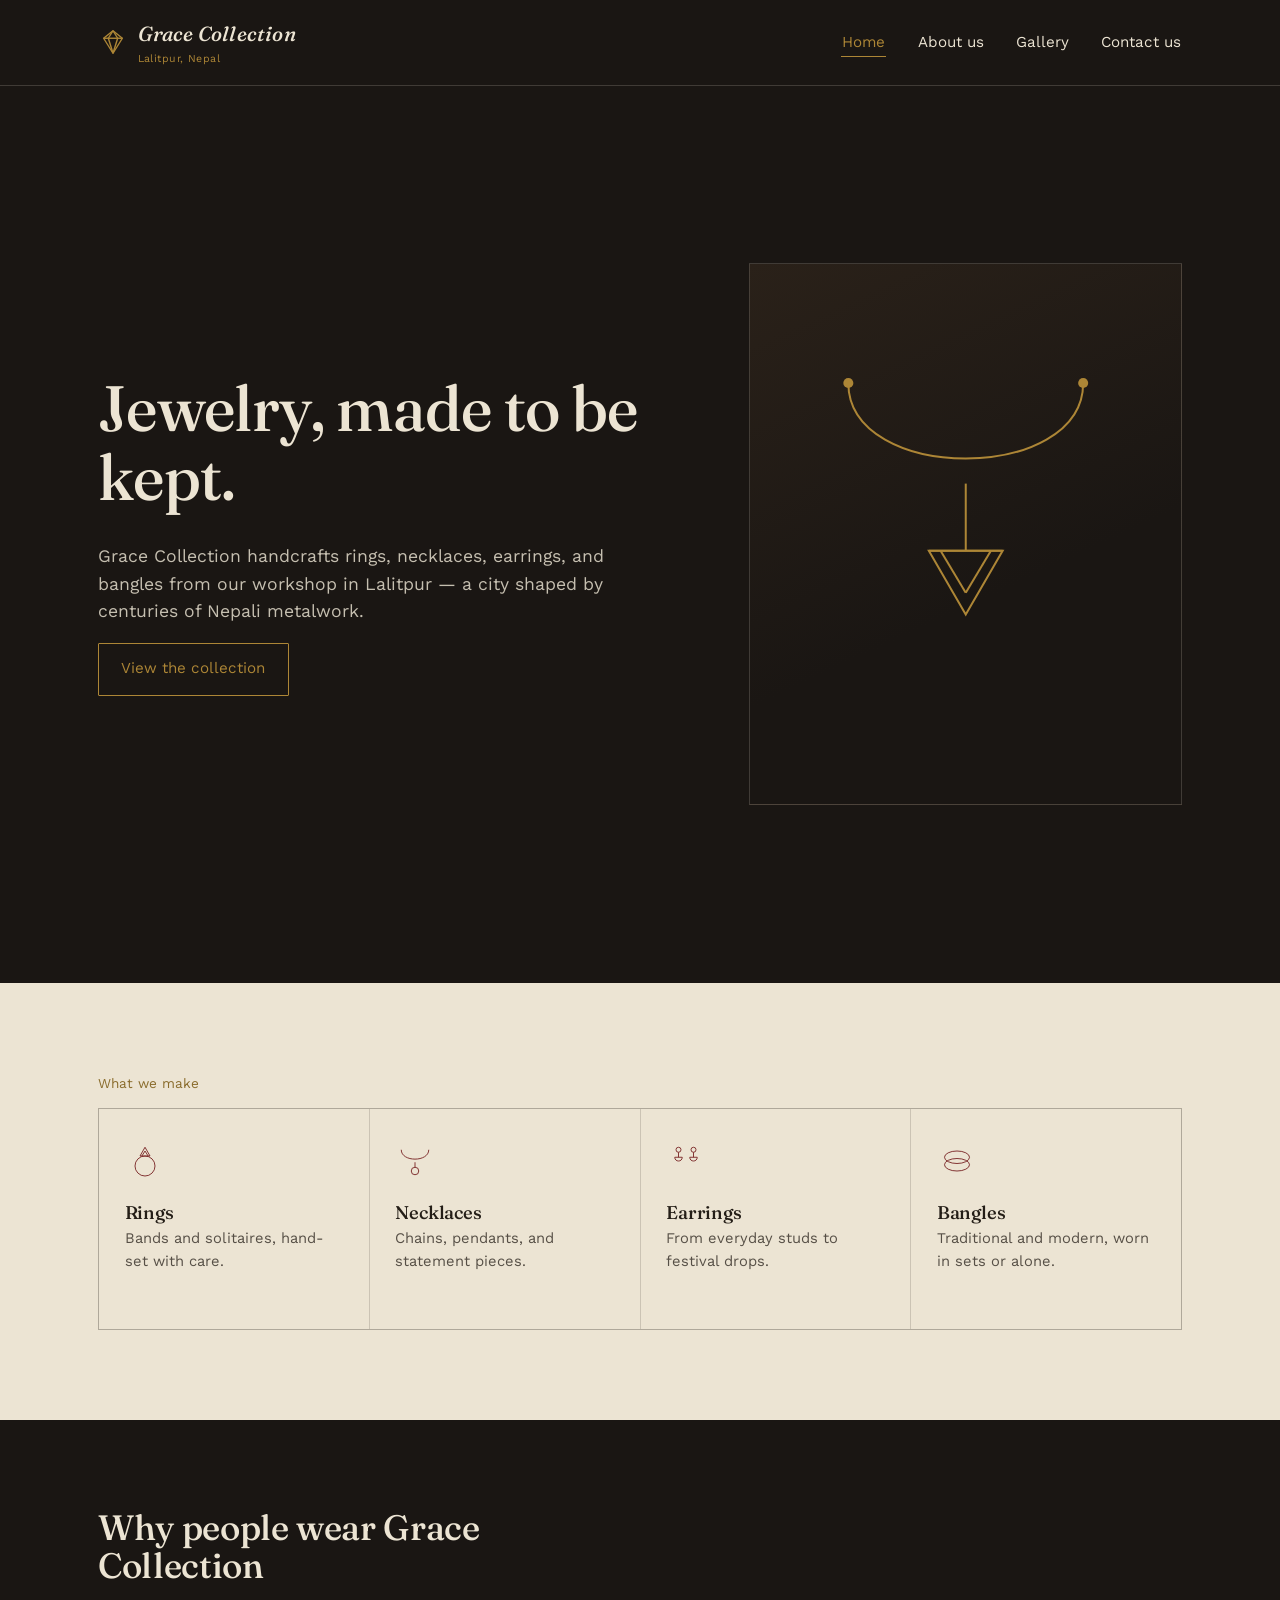
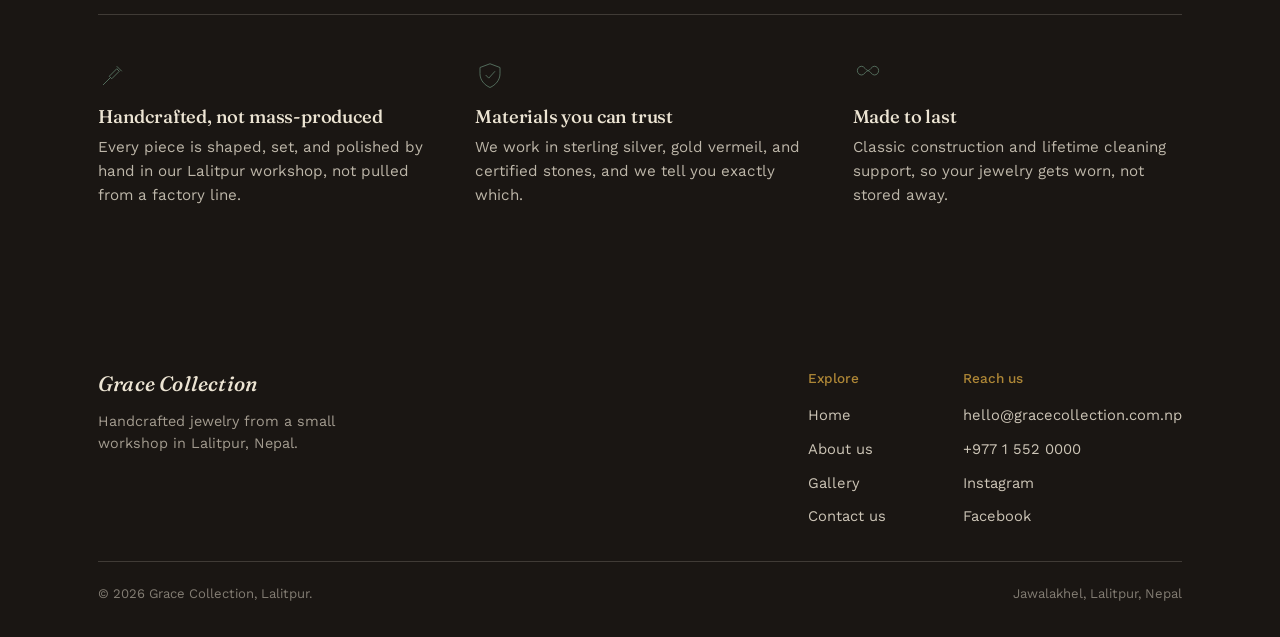
==== src/index.html @ c0f7ed3c "Add source files" ====
<!DOCTYPE html>
<html lang="en">
<head>
<meta charset="UTF-8">
<meta name="viewport" content="width=device-width, initial-scale=1.0">
<title>Grace Collection — Fine jewelry from Lalitpur, Nepal</title>
<meta name="description" content="Grace Collection is a jewelry workshop in Lalitpur, Nepal, handcrafting rings, necklaces, earrings, and bangles.">
<link rel="preconnect" href="https://fonts.googleapis.com">
<link rel="preconnect" href="https://fonts.gstatic.com" crossorigin>
<link href="https://fonts.googleapis.com/css2?family=Fraunces:ital,opsz,wght@0,9..144,300;0,9..144,500;0,9..144,600;1,9..144,400;1,9..144,500&family=Work+Sans:wght@400;500;600&display=swap" rel="stylesheet">
<link rel="stylesheet" href="styles.css">
</head>
<body>

<header class="site-header">
  <div class="container">
    <a class="brand" href="index.html">
      <svg class="brand-mark" viewBox="0 0 32 32" fill="none" stroke="currentColor" stroke-width="1.5" stroke-linejoin="round" aria-hidden="true">
        <path d="M6 12 L16 4 L26 12 L16 28 Z"/>
        <path d="M6 12 L26 12"/>
        <path d="M11 12 L16 28"/>
        <path d="M21 12 L16 28"/>
        <path d="M16 4 L11 12"/>
        <path d="M16 4 L21 12"/>
      </svg>
      <span>
        <span class="brand-name">Grace Collection</span>
        <span class="brand-place">Lalitpur, Nepal</span>
      </span>
    </a>
    <button class="nav-toggle" aria-label="Toggle menu" aria-expanded="false">
      <svg viewBox="0 0 24 24" fill="none" stroke="currentColor" stroke-width="1.6" stroke-linecap="round" aria-hidden="true">
        <line x1="3" y1="6" x2="21" y2="6"/><line x1="3" y1="12" x2="21" y2="12"/><line x1="3" y1="18" x2="21" y2="18"/>
      </svg>
    </button>
    <nav class="site-nav" aria-label="Primary">
      <ul>
        <li><a href="index.html" aria-current="page">Home</a></li>
        <li><a href="about.html">About us</a></li>
        <li><a href="gallery.html">Gallery</a></li>
        <li><a href="contact.html">Contact us</a></li>
      </ul>
    </nav>
  </div>
</header>

<main>

  <section class="on-ink">
    <div class="container hero">
      <div>
        <h1>Jewelry, made to be kept.</h1>
        <p class="lede">Grace Collection handcrafts rings, necklaces, earrings, and bangles from our workshop in Lalitpur — a city shaped by centuries of Nepali metalwork.</p>
        <a class="btn" href="gallery.html">View the collection</a>
      </div>
      <div class="hero-art" aria-hidden="true">
        <svg viewBox="0 0 200 240" fill="none" stroke="currentColor" stroke-width="1.2">
          <path d="M30 30 C30 90 170 90 170 30"/>
          <path d="M100 90 L100 130"/>
          <path d="M78 130 L100 168 L122 130 Z"/>
          <path d="M85 130 L100 155"/>
          <path d="M115 130 L100 155"/>
          <path d="M78 130 L122 130"/>
          <circle cx="30" cy="30" r="3" fill="currentColor" stroke="none"/>
          <circle cx="170" cy="30" r="3" fill="currentColor" stroke="none"/>
        </svg>
      </div>
    </div>
  </section>

  <section class="on-paper">
    <div class="container">
      <p class="eyebrow-plain">What we make</p>
      <div class="category-grid">
        <a class="category-card" href="gallery.html">
          <svg viewBox="0 0 64 64" fill="none" stroke="currentColor" stroke-width="1.5" aria-hidden="true">
            <circle cx="32" cy="40" r="16"/>
            <path d="M24 24 L32 10 L40 24 Z"/>
            <path d="M27 24 L32 16 L37 24"/>
          </svg>
          <div>
            <h3>Rings</h3>
            <p>Bands and solitaires, hand-set with care.</p>
          </div>
        </a>
        <a class="category-card" href="gallery.html">
          <svg viewBox="0 0 64 64" fill="none" stroke="currentColor" stroke-width="1.5" aria-hidden="true">
            <path d="M10 14 C10 34 54 34 54 14"/>
            <path d="M32 34 L32 42"/>
            <circle cx="32" cy="48" r="6"/>
          </svg>
          <div>
            <h3>Necklaces</h3>
            <p>Chains, pendants, and statement pieces.</p>
          </div>
        </a>
        <a class="category-card" href="gallery.html">
          <svg viewBox="0 0 64 64" fill="none" stroke="currentColor" stroke-width="1.5" aria-hidden="true">
            <circle cx="20" cy="14" r="4"/>
            <path d="M20 18 L20 26"/>
            <path d="M14 26 C14 34 26 34 26 26 Z"/>
            <circle cx="44" cy="14" r="4"/>
            <path d="M44 18 L44 26"/>
            <path d="M38 26 C38 34 50 34 50 26 Z"/>
          </svg>
          <div>
            <h3>Earrings</h3>
            <p>From everyday studs to festival drops.</p>
          </div>
        </a>
        <a class="category-card" href="gallery.html">
          <svg viewBox="0 0 64 64" fill="none" stroke="currentColor" stroke-width="1.5" aria-hidden="true">
            <ellipse cx="32" cy="26" rx="20" ry="10"/>
            <ellipse cx="32" cy="38" rx="20" ry="10"/>
          </svg>
          <div>
            <h3>Bangles</h3>
            <p>Traditional and modern, worn in sets or alone.</p>
          </div>
        </a>
      </div>
    </div>
  </section>

  <section class="on-ink">
    <div class="container">
      <h2 style="font-size:clamp(1.6rem,3vw,2.2rem); max-width:24ch;">Why people wear Grace Collection</h2>
      <hr class="rule" style="margin: 1.8rem 0 2.8rem;">
      <div class="statement-row">
        <div class="statement">
          <svg viewBox="0 0 48 48" fill="none" stroke="currentColor" stroke-width="1.5" aria-hidden="true">
            <path d="M8 40 L20 28"/><path d="M18 26 L30 14 L34 18 L22 30 Z"/><path d="M30 10 L38 18"/>
          </svg>
          <h3>Handcrafted, not mass-produced</h3>
          <p>Every piece is shaped, set, and polished by hand in our Lalitpur workshop, not pulled from a factory line.</p>
        </div>
        <div class="statement">
          <svg viewBox="0 0 48 48" fill="none" stroke="currentColor" stroke-width="1.5" aria-hidden="true">
            <path d="M24 6 L40 12 L40 22 C40 32 33 40 24 44 C15 40 8 32 8 22 L8 12 Z"/>
            <path d="M17 24 L22 29 L32 18"/>
          </svg>
          <h3>Materials you can trust</h3>
          <p>We work in sterling silver, gold vermeil, and certified stones, and we tell you exactly which.</p>
        </div>
        <div class="statement">
          <svg viewBox="0 0 48 48" fill="none" stroke="currentColor" stroke-width="1.5" aria-hidden="true">
            <path d="M14 24c-4 0-7-3-7-7s3-7 7-7 7 7 10 7 6-7 10-7 7 3 7 7-3 7-7 7-7-7-10-7-6 7-10 7z"/>
          </svg>
          <h3>Made to last</h3>
          <p>Classic construction and lifetime cleaning support, so your jewelry gets worn, not stored away.</p>
        </div>
      </div>
    </div>
  </section>

</main>

<footer class="site-footer">
  <div class="container">
    <div class="footer-top">
      <div class="footer-brand">
        <span class="brand-name" style="font-family:var(--serif); font-style:italic;">Grace Collection</span>
        <p>Handcrafted jewelry from a small workshop in Lalitpur, Nepal.</p>
      </div>
      <div class="footer-links">
        <div>
          <h4>Explore</h4>
          <ul>
            <li><a href="index.html">Home</a></li>
            <li><a href="about.html">About us</a></li>
            <li><a href="gallery.html">Gallery</a></li>
            <li><a href="contact.html">Contact us</a></li>
          </ul>
        </div>
        <div>
          <h4>Reach us</h4>
          <ul>
            <li><a href="mailto:hello@gracecollection.com.np">hello@gracecollection.com.np</a></li>
            <li><a href="tel:+97715520000">+977 1&nbsp;552&nbsp;0000</a></li>
            <li><a href="https://instagram.com" target="_blank" rel="noopener">Instagram</a></li>
            <li><a href="https://facebook.com" target="_blank" rel="noopener">Facebook</a></li>
          </ul>
        </div>
      </div>
    </div>
    <div class="footer-bottom">
      <span>© 2026 Grace Collection, Lalitpur.</span>
      <span>Jawalakhel, Lalitpur, Nepal</span>
    </div>
  </div>
</footer>

<script src="script.js"></script>
</body>
</html>
---- src/styles.css ----
/* ==========================================================================
   Grace Collection — design tokens
   Palette drawn from Lalitpur (Patan)'s metalwork tradition:
   oxidised bronze, aged brass, garnet stone, copper-patina green.
   ========================================================================== */

:root{
  --ink:        #1a1613;   /* oxidised bronze — primary dark background */
  --ink-soft:   #241f1a;   /* slightly lighter panel on ink */
  --paper:      #ece4d3;   /* warm stone / parchment — light background */
  --paper-soft: #e2d8c2;   /* panel tone on paper */
  --brass:      #ad8636;   /* aged brass — primary accent */
  --brass-dim:  #8a6c2c;   /* brass, lower contrast, for text on paper */
  --garnet:     #7c2a2a;   /* garnet stone — secondary accent */
  --patina:     #56705f;   /* copper patina — tertiary accent */
  --ink-text:   #241e17;   /* body text on paper */
  --paper-text: #ece4d3;   /* body text on ink */
  --line-on-ink:   rgba(236,228,211,0.18);
  --line-on-paper: rgba(36,30,23,0.16);

  --serif: "Fraunces", "Iowan Old Style", "Palatino Linotype", serif;
  --sans:  "Work Sans", "Helvetica Neue", Arial, sans-serif;

  --maxw: 1180px;
  --gutter: clamp(1.25rem, 4vw, 3rem);
}

*, *::before, *::after{ box-sizing: border-box; }
html{ scroll-behavior: smooth; }
@media (prefers-reduced-motion: reduce){
  html{ scroll-behavior: auto; }
  *, *::before, *::after{ animation-duration: 0.001ms !important; animation-iteration-count: 1 !important; transition-duration: 0.001ms !important; }
}

body{
  margin: 0;
  background: var(--paper);
  color: var(--ink-text);
  font-family: var(--sans);
  font-size: 16px;
  line-height: 1.55;
  -webkit-font-smoothing: antialiased;
}

img, svg{ display:block; max-width:100%; }

a{ color: inherit; }

h1, h2, h3{
  font-family: var(--serif);
  font-weight: 500;
  line-height: 1.08;
  margin: 0 0 0.5em;
  letter-spacing: -0.01em;
}

p{ margin: 0 0 1em; max-width: 62ch; }

.container{
  max-width: var(--maxw);
  margin: 0 auto;
  padding: 0 var(--gutter);
}

/* focus visibility */
a:focus-visible, button:focus-visible{
  outline: 2px solid var(--brass);
  outline-offset: 3px;
}

/* ---------------------------------------------------------------- header */

.site-header{
  position: sticky;
  top: 0;
  z-index: 40;
  background: var(--ink);
  color: var(--paper-text);
  border-bottom: 1px solid var(--line-on-ink);
}

.site-header .container{
  display: flex;
  align-items: center;
  justify-content: space-between;
  padding-top: 1.1rem;
  padding-bottom: 1.1rem;
}

.brand{
  display: flex;
  align-items: center;
  gap: 0.6rem;
  text-decoration: none;
  color: var(--paper-text);
}

.brand-mark{ width: 30px; height: 30px; color: var(--brass); flex: none; }

.brand-name{
  font-family: var(--serif);
  font-style: italic;
  font-weight: 500;
  font-size: 1.28rem;
  letter-spacing: 0.01em;
}

.brand-place{
  display:block;
  font-family: var(--sans);
  font-style: normal;
  font-size: 0.66rem;
  letter-spacing: 0.04em;
  color: var(--brass);
  margin-top: 0.1rem;
}

nav.site-nav ul{
  display: flex;
  gap: clamp(1.1rem, 2.4vw, 2.1rem);
  list-style: none;
  margin: 0; padding: 0;
}

nav.site-nav a{
  text-decoration: none;
  font-size: 0.95rem;
  color: var(--paper-text);
  padding: 0.3rem 0.05rem;
  border-bottom: 1px solid transparent;
  transition: border-color 0.15s ease, color 0.15s ease;
}
nav.site-nav a:hover{ border-color: var(--brass); }
nav.site-nav a[aria-current="page"]{
  color: var(--brass);
  border-color: var(--brass);
}

.nav-toggle{
  display: none;
  background: none;
  border: 1px solid var(--line-on-ink);
  color: var(--paper-text);
  width: 42px; height: 38px;
  border-radius: 2px;
  cursor: pointer;
  align-items: center;
  justify-content: center;
}
.nav-toggle svg{ width: 18px; height: 18px; }

@media (max-width: 720px){
  nav.site-nav{
    position: absolute;
    top: 100%; left: 0; right: 0;
    background: var(--ink);
    border-bottom: 1px solid var(--line-on-ink);
    max-height: 0;
    overflow: hidden;
    transition: max-height 0.25s ease;
  }
  nav.site-nav.is-open{ max-height: 260px; }
  nav.site-nav ul{
    flex-direction: column;
    gap: 0;
    padding: 0.5rem var(--gutter) 1.2rem;
  }
  nav.site-nav li{ border-top: 1px solid var(--line-on-ink); }
  nav.site-nav li:first-child{ border-top: none; }
  nav.site-nav a{ display:block; padding: 0.85rem 0; border-bottom: none; }
  .nav-toggle{ display: inline-flex; }
  .site-header{ position: relative; }
}

/* ------------------------------------------------------------- sections */

section{ padding: clamp(3rem, 7vw, 6rem) 0; }

.on-ink{ background: var(--ink); color: var(--paper-text); }
.on-paper{ background: var(--paper); color: var(--ink-text); }
.on-paper-soft{ background: var(--paper-soft); color: var(--ink-text); }

.rule{
  border: none;
  border-top: 1px solid var(--line-on-paper);
  margin: 0;
}
.on-ink .rule{ border-top-color: var(--line-on-ink); }

.eyebrow-plain{
  font-size: 0.85rem;
  color: var(--brass-dim);
  margin: 0 0 0.9rem;
}
.on-ink .eyebrow-plain{ color: var(--brass); }

/* ------------------------------------------------------------------ hero */

.hero{
  display: grid;
  grid-template-columns: 1.15fr 0.85fr;
  gap: clamp(2rem, 5vw, 4rem);
  align-items: center;
  padding-top: clamp(3rem, 8vw, 5.5rem);
  padding-bottom: clamp(3rem, 8vw, 5.5rem);
}

.hero h1{
  font-size: clamp(2.4rem, 5vw, 4rem);
  max-width: 14ch;
}

.hero p.lede{
  font-size: 1.1rem;
  max-width: 46ch;
  color: rgba(236,228,211,0.82);
}

.btn{
  display: inline-flex;
  align-items: center;
  gap: 0.5rem;
  padding: 0.85rem 1.4rem;
  border: 1px solid var(--brass);
  color: var(--brass);
  text-decoration: none;
  font-size: 0.95rem;
  border-radius: 1px;
  transition: background 0.15s ease, color 0.15s ease;
}
.btn:hover{ background: var(--brass); color: var(--ink); }
.on-paper .btn{ border-color: var(--garnet); color: var(--garnet); }
.on-paper .btn:hover{ background: var(--garnet); color: var(--paper); }

.hero-art{
  border: 1px solid var(--line-on-ink);
  padding: clamp(1.5rem, 4vw, 3rem);
  aspect-ratio: 4/5;
  display:flex;
  align-items:center;
  justify-content:center;
  background: linear-gradient(155deg, #2a2119 0%, #1a1613 60%);
}
.hero-art svg{ width: 100%; height: 100%; color: var(--brass); }

@media (max-width: 820px){
  .hero{ grid-template-columns: 1fr; }
  .hero-art{ order: -1; max-width: 320px; margin: 0 auto; }
}

/* -------------------------------------------------------------- page top (non-home) */

.page-intro{
  padding-top: clamp(2.75rem, 7vw, 4.5rem);
  padding-bottom: clamp(2rem, 5vw, 3rem);
}
.page-intro h1{ font-size: clamp(2.1rem, 4.4vw, 3.1rem); max-width: 18ch; }
.page-intro .lede{ font-size: 1.05rem; color: rgba(236,228,211,0.82); max-width: 52ch; }

/* --------------------------------------------------------- category grid */

.category-grid{
  display: grid;
  grid-template-columns: repeat(4, 1fr);
  gap: 1px;
  background: var(--line-on-paper);
  border: 1px solid var(--line-on-paper);
}
.category-card{
  background: var(--paper);
  padding: 2rem 1.6rem;
  text-decoration: none;
  color: var(--ink-text);
  display:flex;
  flex-direction: column;
  gap: 1.4rem;
  min-height: 220px;
  transition: background 0.15s ease;
}
.category-card:hover{ background: var(--paper-soft); }
.category-card svg{ width: 40px; height: 40px; color: var(--garnet); }
.category-card h3{ font-size: 1.15rem; margin-bottom: 0.25rem; }
.category-card p{ font-size: 0.92rem; color: rgba(36,30,23,0.75); margin: 0; }

@media (max-width: 900px){
  .category-grid{ grid-template-columns: repeat(2, 1fr); }
}
@media (max-width: 520px){
  .category-grid{ grid-template-columns: 1fr; }
}

/* ------------------------------------------------------------ why-us row */

.statement-row{
  display: grid;
  grid-template-columns: repeat(3, 1fr);
  gap: clamp(2rem, 4vw, 3rem);
}
.statement svg{ width: 30px; height: 30px; color: var(--patina); margin-bottom: 1.1rem; }
.statement h3{ font-size: 1.15rem; }
.statement p{ font-size: 0.95rem; color: rgba(236,228,211,0.78); }

@media (max-width: 780px){
  .statement-row{ grid-template-columns: 1fr; }
}

/* ------------------------------------------------------------------ two-col (about) */

.two-col{
  display: grid;
  grid-template-columns: 1.2fr 0.8fr;
  gap: clamp(2rem, 5vw, 4rem);
  align-items: start;
}
.pull-panel{
  border: 1px solid var(--line-on-paper);
  padding: clamp(1.6rem, 3vw, 2.2rem);
  background: var(--paper-soft);
}
.pull-panel blockquote{
  font-family: var(--serif);
  font-style: italic;
  font-size: 1.25rem;
  margin: 0 0 1rem;
  color: var(--garnet);
}
.pull-panel cite{ font-style: normal; font-size: 0.85rem; color: rgba(36,30,23,0.7); }

@media (max-width: 820px){ .two-col{ grid-template-columns: 1fr; } }

/* ------------------------------------------------------------------ timeline */

.timeline{ list-style:none; margin:0; padding:0; }
.timeline li{
  display: grid;
  grid-template-columns: 6.5rem 1fr;
  gap: 1.5rem;
  padding: 1.4rem 0;
  border-top: 1px solid var(--line-on-paper);
}
.timeline li:last-child{ border-bottom: 1px solid var(--line-on-paper); }
.timeline .year{
  font-family: var(--serif);
  font-size: 1.3rem;
  color: var(--brass-dim);
}
.timeline h3{ font-size: 1.05rem; margin-bottom: 0.2rem; }
.timeline p{ margin:0; font-size: 0.94rem; color: rgba(36,30,23,0.75); }

@media (max-width: 560px){
  .timeline li{ grid-template-columns: 1fr; gap: 0.3rem; }
}

/* ------------------------------------------------------------------ process steps */

.process-steps{
  display:grid;
  grid-template-columns: repeat(4,1fr);
  gap: 1px;
  background: var(--line-on-ink);
  border: 1px solid var(--line-on-ink);
}
.process-step{
  background: var(--ink);
  padding: 1.8rem 1.5rem;
}
.process-step .step-year{
  font-family: var(--serif);
  color: var(--brass);
  font-size: 1.4rem;
  display:block;
  margin-bottom: 0.6rem;
}
.process-step h3{ font-size: 1rem; margin-bottom: 0.35rem; }
.process-step p{ font-size: 0.88rem; color: rgba(236,228,211,0.72); margin:0; }

@media (max-width: 820px){ .process-steps{ grid-template-columns: repeat(2,1fr); } }
@media (max-width: 480px){ .process-steps{ grid-template-columns: 1fr; } }

/* ------------------------------------------------------------------ gallery */

.filter-bar{
  display: flex;
  flex-wrap: wrap;
  gap: 0.6rem 1.5rem;
  padding: 1.6rem 0 2.2rem;
  border-bottom: 1px solid var(--line-on-paper);
}
.filter-btn{
  background: none;
  border: none;
  font: inherit;
  font-size: 0.95rem;
  color: rgba(36,30,23,0.6);
  padding: 0.2rem 0;
  cursor: pointer;
  border-bottom: 1px solid transparent;
}
.filter-btn:hover{ color: var(--ink-text); }
.filter-btn.is-active{
  color: var(--garnet);
  border-color: var(--garnet);
}

.gallery-grid{
  display: grid;
  grid-template-columns: repeat(3, 1fr);
  gap: clamp(1.4rem, 2.5vw, 2.2rem);
  padding-top: clamp(2rem, 4vw, 2.8rem);
}
.piece{ text-decoration:none; color:inherit; }
.piece-art{
  aspect-ratio: 1/1;
  display:flex;
  align-items:center;
  justify-content:center;
  padding: 14%;
  margin-bottom: 1rem;
  border: 1px solid var(--line-on-paper);
}
.piece-art svg{ width:100%; height:100%; color: rgba(26,22,19,0.82); }
.piece[data-cat="rings"] .piece-art{ background: linear-gradient(155deg,#efe6d4,#d8c9a8); }
.piece[data-cat="necklaces"] .piece-art{ background: linear-gradient(155deg,#e9dfcb,#c9b490); }
.piece[data-cat="earrings"] .piece-art{ background: linear-gradient(155deg,#e7d9cd,#c9a898); }
.piece[data-cat="bangles"] .piece-art{ background: linear-gradient(155deg,#e2ded0,#b9c2b2); }

.piece h3{ font-size: 1.02rem; margin-bottom: 0.2rem; font-family: var(--sans); font-weight: 500; }
.piece .piece-cat{ font-size: 0.82rem; color: rgba(36,30,23,0.6); margin-bottom: 0.35rem; }
.piece .piece-price{ font-size: 0.95rem; color: var(--brass-dim); margin: 0; }

.piece[hidden]{ display:none; }

@media (max-width: 900px){ .gallery-grid{ grid-template-columns: repeat(2,1fr); } }
@media (max-width: 540px){ .gallery-grid{ grid-template-columns: 1fr; } }

.gallery-note{ font-size: 0.85rem; color: rgba(36,30,23,0.55); margin-top: 2.5rem; }

/* ------------------------------------------------------------------ contact */

.contact-grid{
  display: grid;
  grid-template-columns: 1fr 1fr;
  gap: clamp(2rem, 5vw, 4rem);
}
.contact-list{ list-style:none; margin:0; padding:0; }
.contact-list li{
  padding: 1.3rem 0;
  border-top: 1px solid var(--line-on-paper);
  display:grid;
  grid-template-columns: 7rem 1fr;
  gap: 1rem;
}
.contact-list li:last-child{ border-bottom: 1px solid var(--line-on-paper); }
.contact-list .label{ font-size: 0.85rem; color: rgba(36,30,23,0.55); }
.contact-list a{ text-decoration: none; color: var(--garnet); border-bottom: 1px solid transparent; }
.contact-list a:hover{ border-color: var(--garnet); }

.hours-table{ width:100%; border-collapse: collapse; font-size: 0.95rem; }
.hours-table td{ padding: 0.55rem 0; border-top: 1px solid var(--line-on-paper); }
.hours-table tr:last-child td{ border-bottom: 1px solid var(--line-on-paper); }
.hours-table td:last-child{ text-align:right; color: rgba(36,30,23,0.7); }

.map-mark{ width: 46px; height: 46px; color: var(--garnet); margin-bottom: 1.4rem; }

@media (max-width: 780px){ .contact-grid{ grid-template-columns: 1fr; } }

/* ------------------------------------------------------------------ footer */

footer.site-footer{
  background: var(--ink);
  color: var(--paper-text);
  padding: clamp(2.5rem, 5vw, 3.5rem) 0 2rem;
}
.footer-top{
  display:flex;
  flex-wrap: wrap;
  gap: 2.5rem;
  justify-content: space-between;
  padding-bottom: 2rem;
  border-bottom: 1px solid var(--line-on-ink);
  margin-bottom: 1.4rem;
}
.footer-brand .brand-name{ font-size: 1.3rem; }
.footer-brand p{ margin-top: 0.6rem; font-size: 0.9rem; color: rgba(236,228,211,0.65); max-width: 32ch; }

.footer-links{ display:flex; gap: clamp(2.5rem, 6vw, 5rem); flex-wrap: wrap; }
.footer-links h4{
  font-family: var(--sans);
  font-size: 0.85rem;
  color: var(--brass);
  margin: 0 0 0.9rem;
  font-weight: 500;
}
.footer-links ul{ list-style:none; margin:0; padding:0; display:flex; flex-direction:column; gap:0.55rem; }
.footer-links a{ text-decoration:none; font-size:0.92rem; color: rgba(236,228,211,0.85); }
.footer-links a:hover{ color: var(--brass); }

.footer-bottom{
  display:flex;
  justify-content: space-between;
  flex-wrap: wrap;
  gap: 0.8rem;
  font-size: 0.82rem;
  color: rgba(236,228,211,0.5);
}
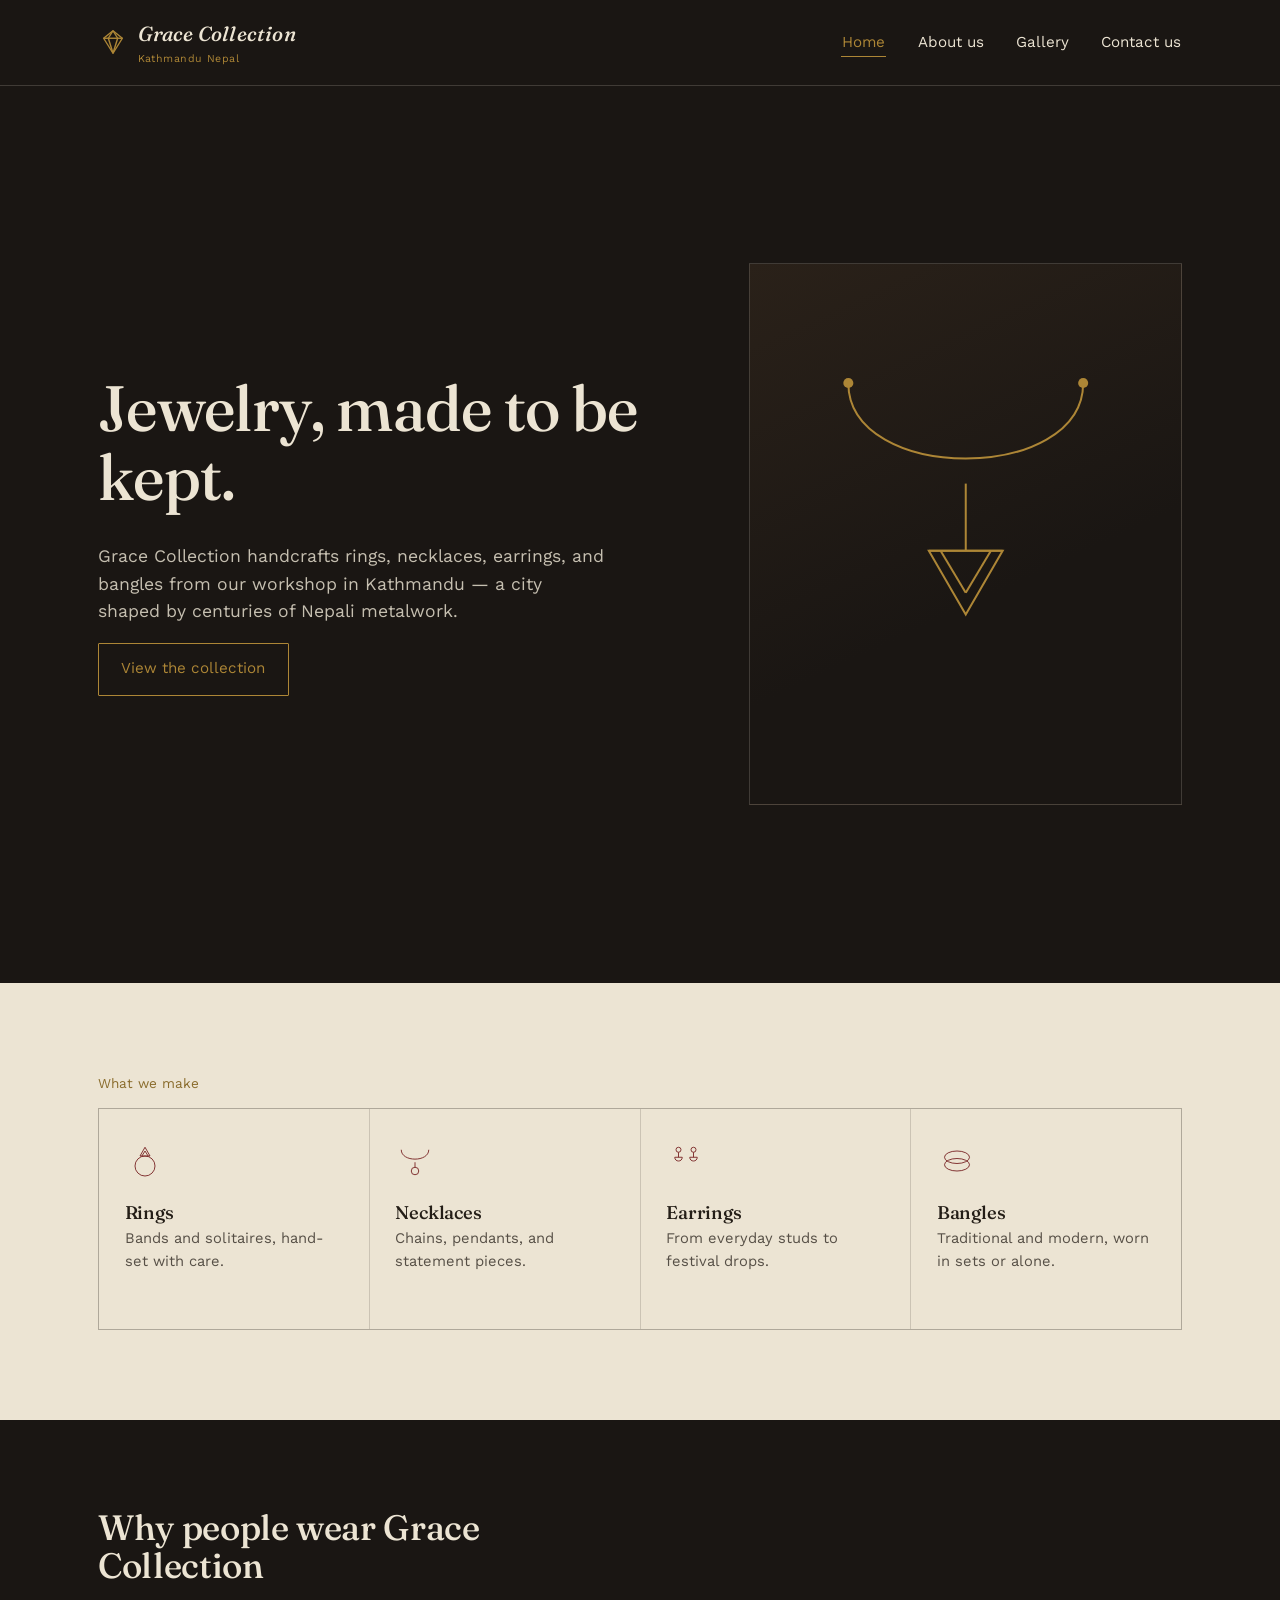
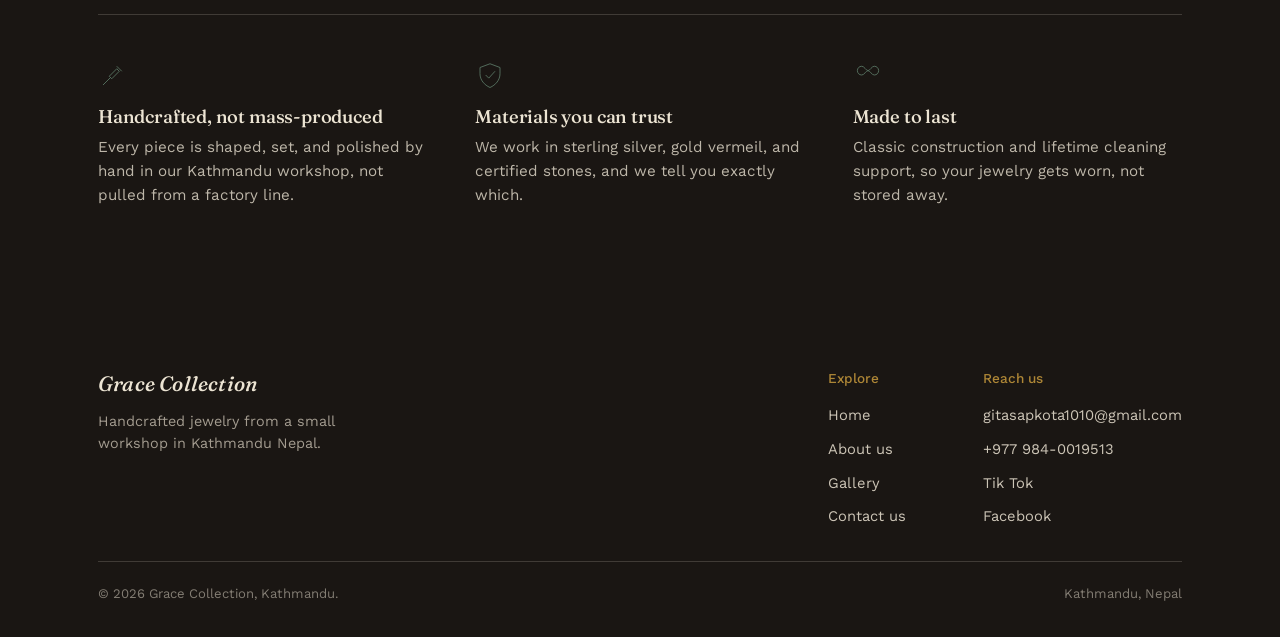
==== commit ff1fd76f: "Fixed Contact and City" ====
--- a/src/index.html
+++ b/src/index.html
@@ -3,8 +3,8 @@
 <head>
 <meta charset="UTF-8">
 <meta name="viewport" content="width=device-width, initial-scale=1.0">
-<title>Grace Collection — Fine jewelry from Lalitpur, Nepal</title>
-<meta name="description" content="Grace Collection is a jewelry workshop in Lalitpur, Nepal, handcrafting rings, necklaces, earrings, and bangles.">
+<title>Grace Collection — Fine jewelry from Kathmandu Nepal</title>
+<meta name="description" content="Grace Collection is a jewelry workshop in Kathmandu, Nepal, handcrafting rings, necklaces, earrings, bangles, and more!">
 <link rel="preconnect" href="https://fonts.googleapis.com">
 <link rel="preconnect" href="https://fonts.gstatic.com" crossorigin>
 <link href="https://fonts.googleapis.com/css2?family=Fraunces:ital,opsz,wght@0,9..144,300;0,9..144,500;0,9..144,600;1,9..144,400;1,9..144,500&family=Work+Sans:wght@400;500;600&display=swap" rel="stylesheet">
@@ -25,7 +25,7 @@
       </svg>
       <span>
         <span class="brand-name">Grace Collection</span>
-        <span class="brand-place">Lalitpur, Nepal</span>
+        <span class="brand-place">Kathmandu Nepal</span>
       </span>
     </a>
     <button class="nav-toggle" aria-label="Toggle menu" aria-expanded="false">
@@ -50,7 +50,7 @@
     <div class="container hero">
       <div>
         <h1>Jewelry, made to be kept.</h1>
-        <p class="lede">Grace Collection handcrafts rings, necklaces, earrings, and bangles from our workshop in Lalitpur — a city shaped by centuries of Nepali metalwork.</p>
+        <p class="lede">Grace Collection handcrafts rings, necklaces, earrings, and bangles from our workshop in Kathmandu — a city shaped by centuries of Nepali metalwork.</p>
         <a class="btn" href="gallery.html">View the collection</a>
       </div>
       <div class="hero-art" aria-hidden="true">
@@ -132,7 +132,7 @@
             <path d="M8 40 L20 28"/><path d="M18 26 L30 14 L34 18 L22 30 Z"/><path d="M30 10 L38 18"/>
           </svg>
           <h3>Handcrafted, not mass-produced</h3>
-          <p>Every piece is shaped, set, and polished by hand in our Lalitpur workshop, not pulled from a factory line.</p>
+          <p>Every piece is shaped, set, and polished by hand in our Kathmandu workshop, not pulled from a factory line.</p>
         </div>
         <div class="statement">
           <svg viewBox="0 0 48 48" fill="none" stroke="currentColor" stroke-width="1.5" aria-hidden="true">
@@ -160,7 +160,7 @@
     <div class="footer-top">
       <div class="footer-brand">
         <span class="brand-name" style="font-family:var(--serif); font-style:italic;">Grace Collection</span>
-        <p>Handcrafted jewelry from a small workshop in Lalitpur, Nepal.</p>
+        <p>Handcrafted jewelry from a small workshop in Kathmandu Nepal.</p>
       </div>
       <div class="footer-links">
         <div>
@@ -175,17 +175,17 @@
         <div>
           <h4>Reach us</h4>
           <ul>
-            <li><a href="mailto:hello@gracecollection.com.np">hello@gracecollection.com.np</a></li>
-            <li><a href="tel:+97715520000">+977 1&nbsp;552&nbsp;0000</a></li>
-            <li><a href="https://instagram.com" target="_blank" rel="noopener">Instagram</a></li>
-            <li><a href="https://facebook.com" target="_blank" rel="noopener">Facebook</a></li>
+            <li><a href="mailto:gitasapkota1010@gmail.com">gitasapkota1010@gmail.com</a></li>
+            <li><a href="tel:+9779840019513">+977 984-0019513</a></li>
+            <li><a href="https://www.tiktok.com/@gracecollection77" target="_blank" rel="noopener">Tik Tok</a></li>
+            <li><a href="https://www.facebook.com/profile.php?id=61557589477241" target="_blank" rel="noopener">Facebook</a></li>
           </ul>
         </div>
       </div>
     </div>
     <div class="footer-bottom">
-      <span>© 2026 Grace Collection, Lalitpur.</span>
-      <span>Jawalakhel, Lalitpur, Nepal</span>
+      <span>© 2026 Grace Collection, Kathmandu.</span>
+      <span>Kathmandu, Nepal</span>
     </div>
   </div>
 </footer>
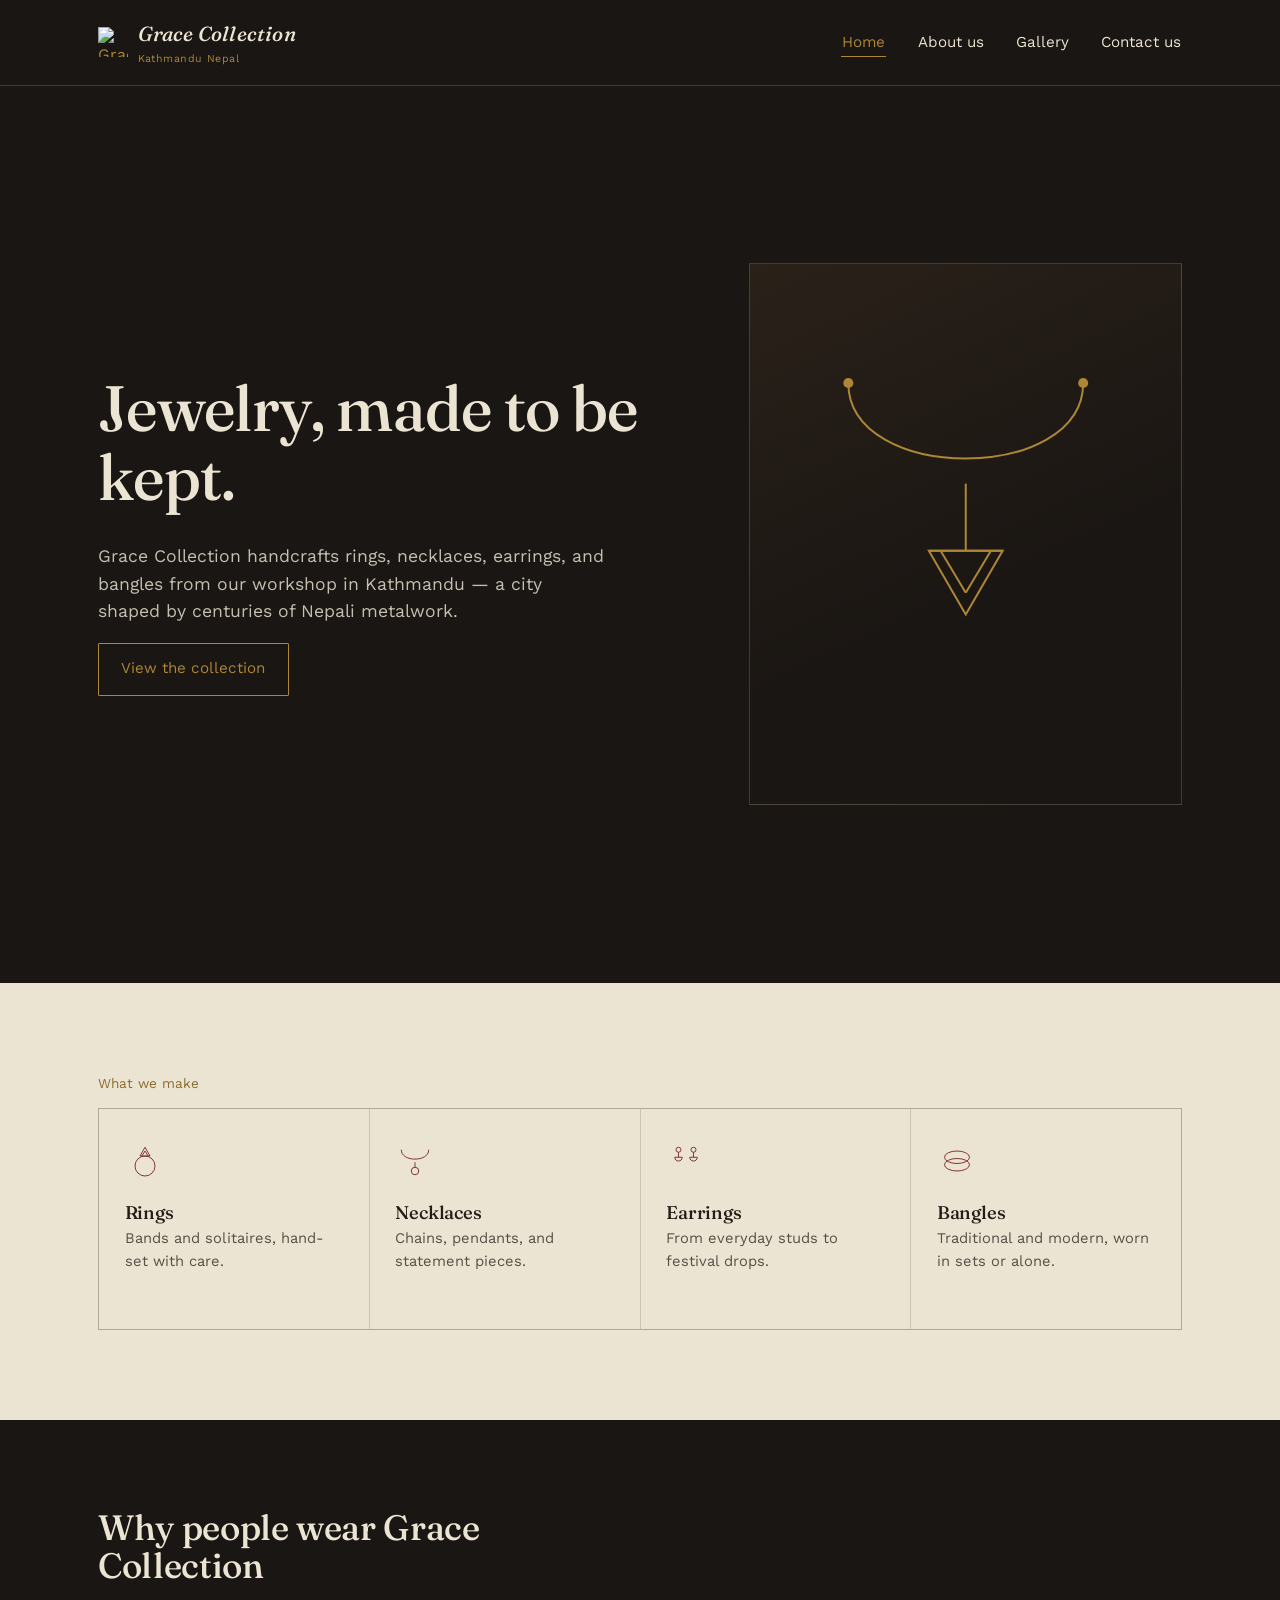
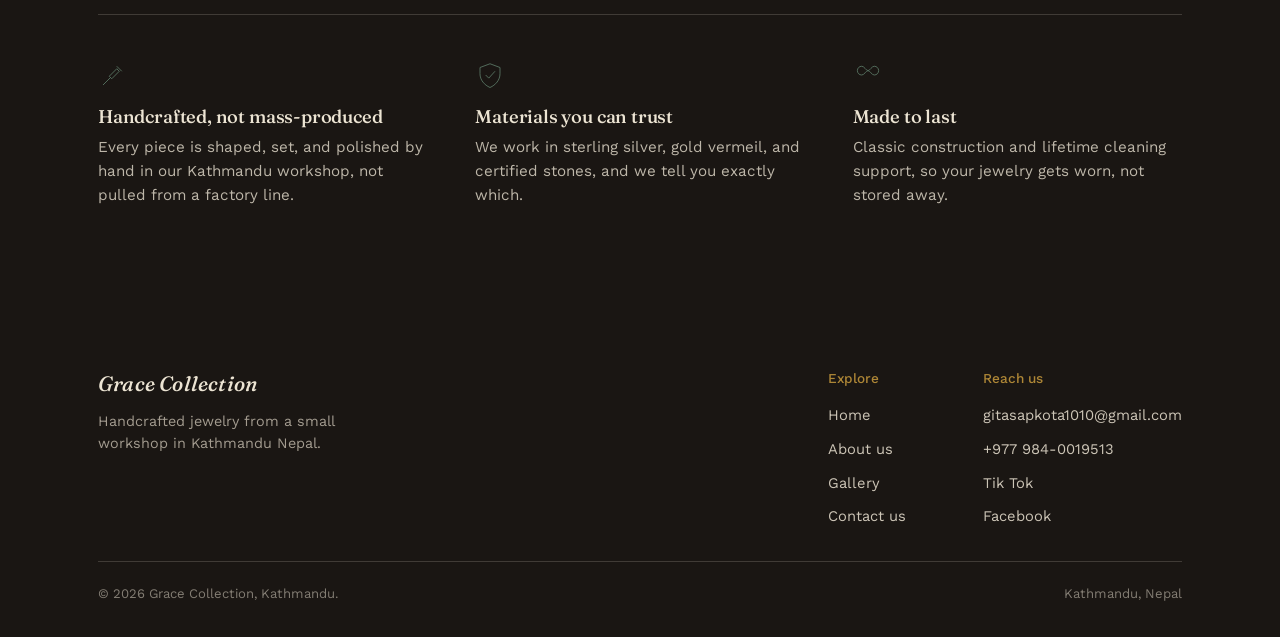
==== commit 7c3ed6bf: "Add Logo" ====
--- a/src/index.html
+++ b/src/index.html
@@ -15,14 +15,7 @@
 <header class="site-header">
   <div class="container">
     <a class="brand" href="index.html">
-      <svg class="brand-mark" viewBox="0 0 32 32" fill="none" stroke="currentColor" stroke-width="1.5" stroke-linejoin="round" aria-hidden="true">
-        <path d="M6 12 L16 4 L26 12 L16 28 Z"/>
-        <path d="M6 12 L26 12"/>
-        <path d="M11 12 L16 28"/>
-        <path d="M21 12 L16 28"/>
-        <path d="M16 4 L11 12"/>
-        <path d="M16 4 L21 12"/>
-      </svg>
+        <img class="brand-mark" src="images/grace-collection-logo.png" alt="Grace Collection logo">
       <span>
         <span class="brand-name">Grace Collection</span>
         <span class="brand-place">Kathmandu Nepal</span>
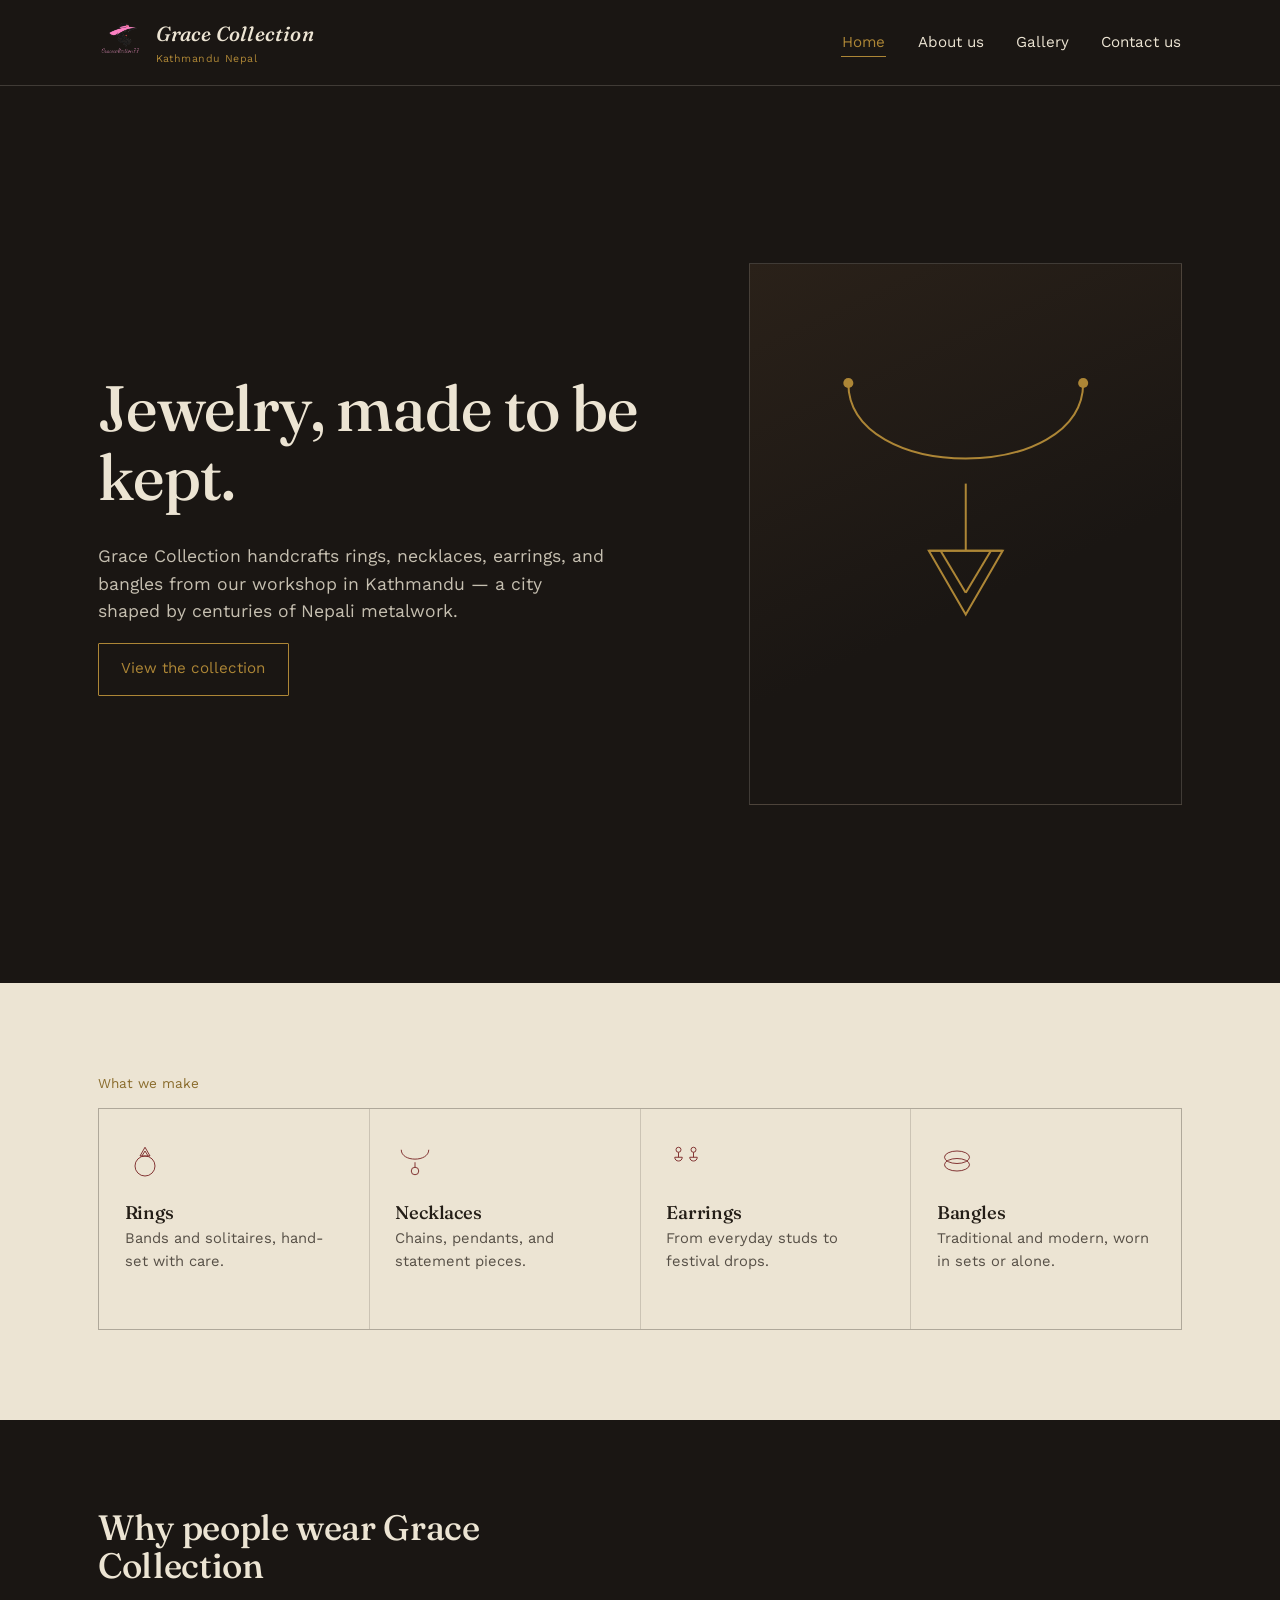
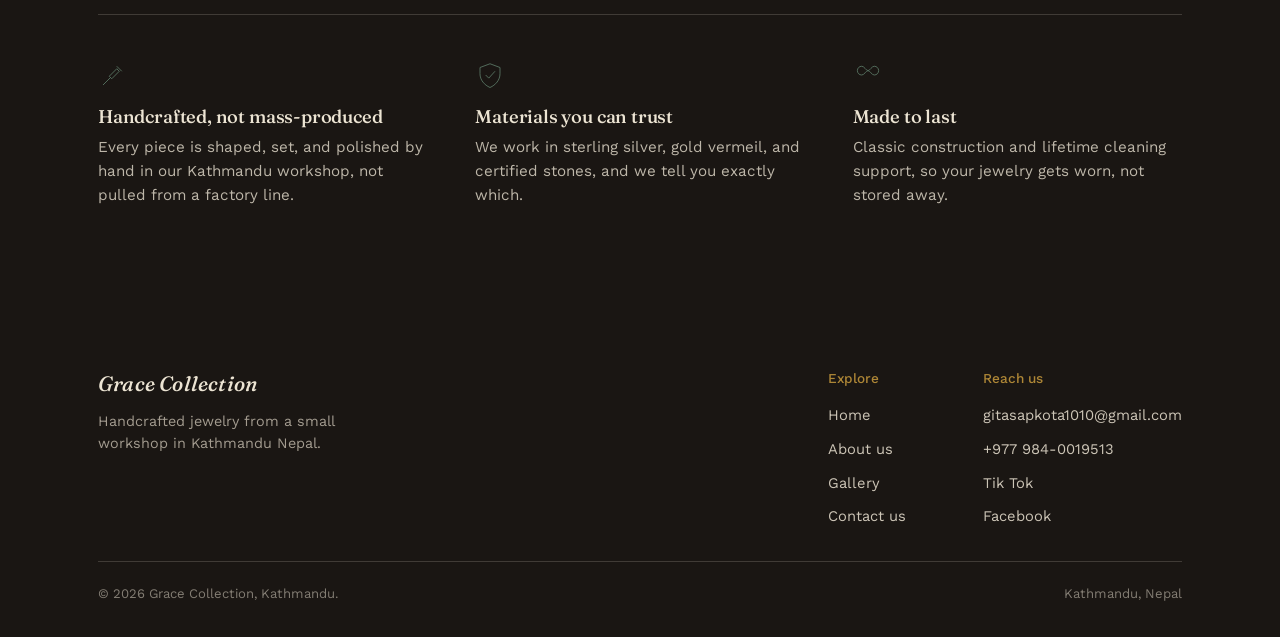
==== commit 9be6f917: "Fixed Logo" ====
--- a/src/index.html
+++ b/src/index.html
@@ -15,7 +15,7 @@
 <header class="site-header">
   <div class="container">
     <a class="brand" href="index.html">
-        <img class="brand-mark" src="images/grace-collection-logo.png" alt="Grace Collection logo">
+        <img class="brand-mark" src="images/Grace%20Collection%20Logo%20Transparent.png" alt="Grace Collection logo">
       <span>
         <span class="brand-name">Grace Collection</span>
         <span class="brand-place">Kathmandu Nepal</span>
--- a/src/styles.css
+++ b/src/styles.css
@@ -95,7 +95,7 @@
   color: var(--paper-text);
 }
 
-.brand-mark{ width: 30px; height: 30px; color: var(--brass); flex: none; }
+.brand-mark{ width: 48px; height: 48px; color: var(--brass); flex: none; }
 
 .brand-name{
   font-family: var(--serif);
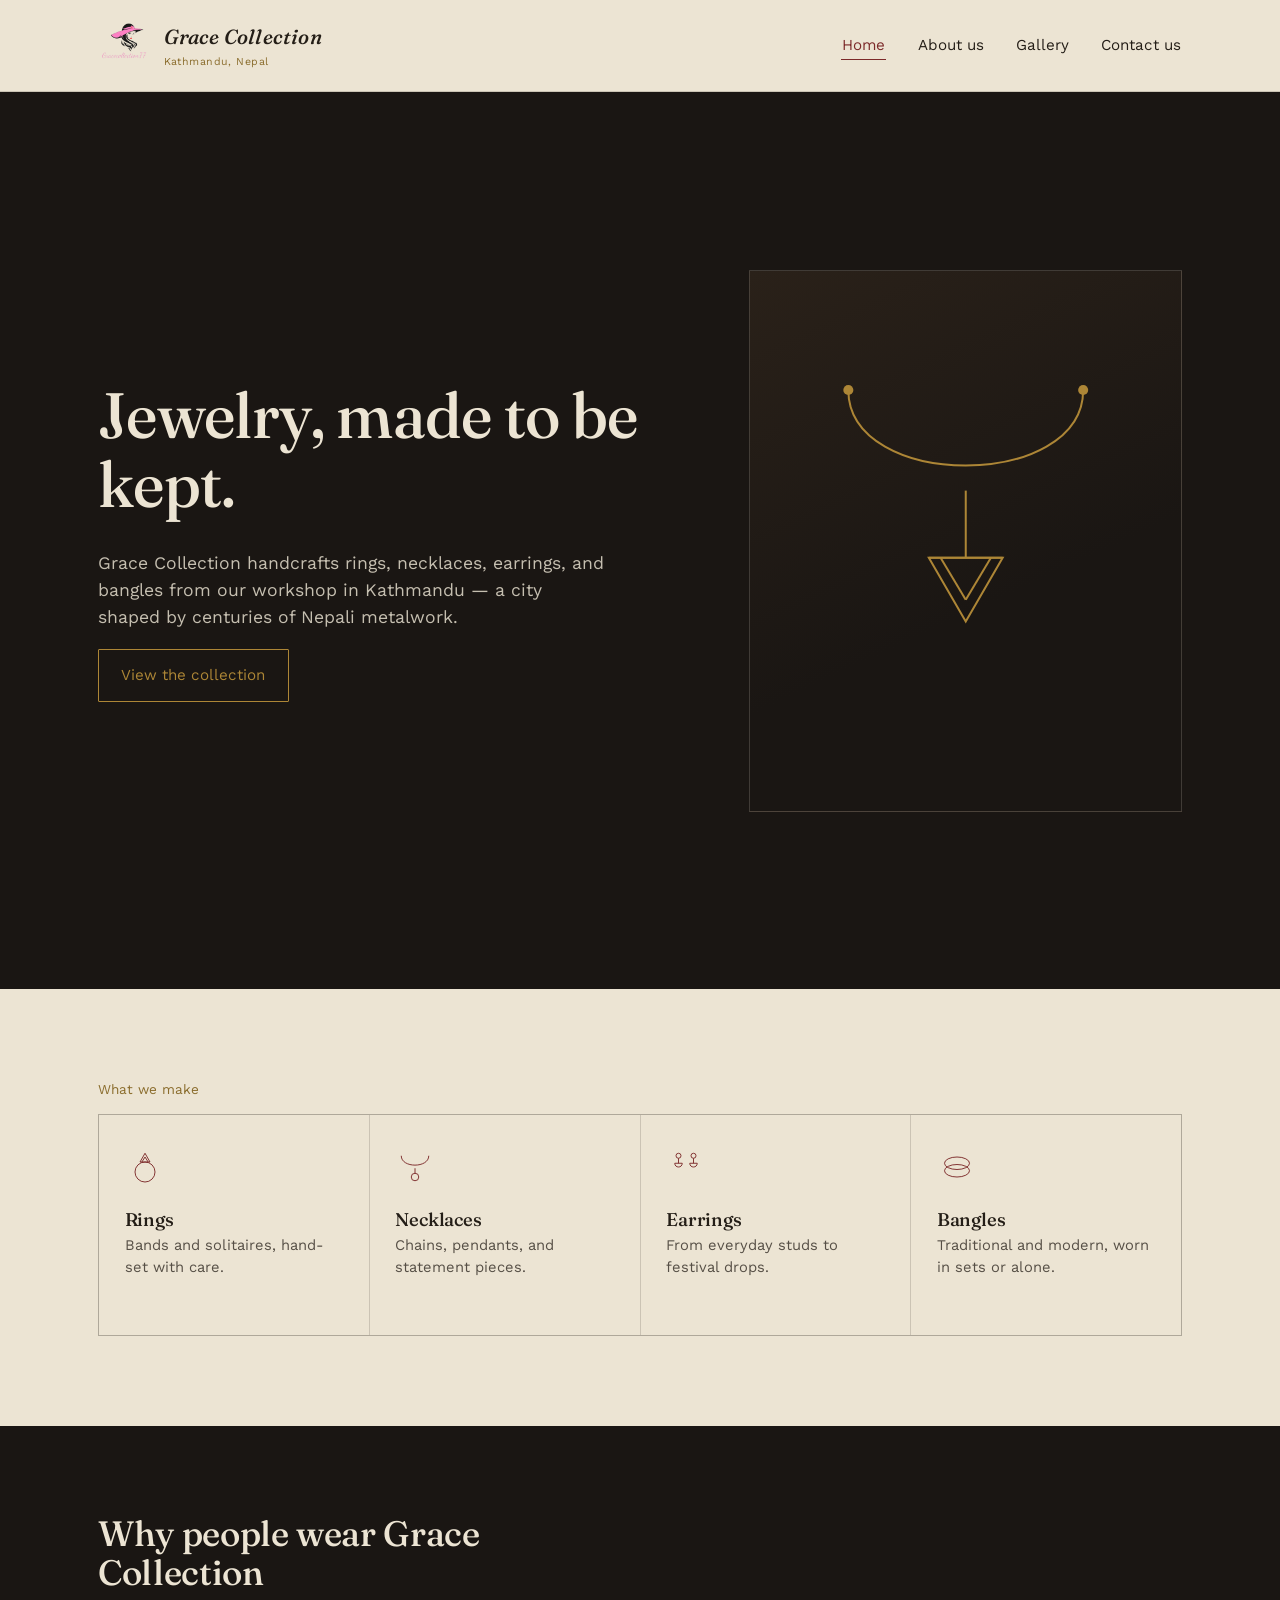
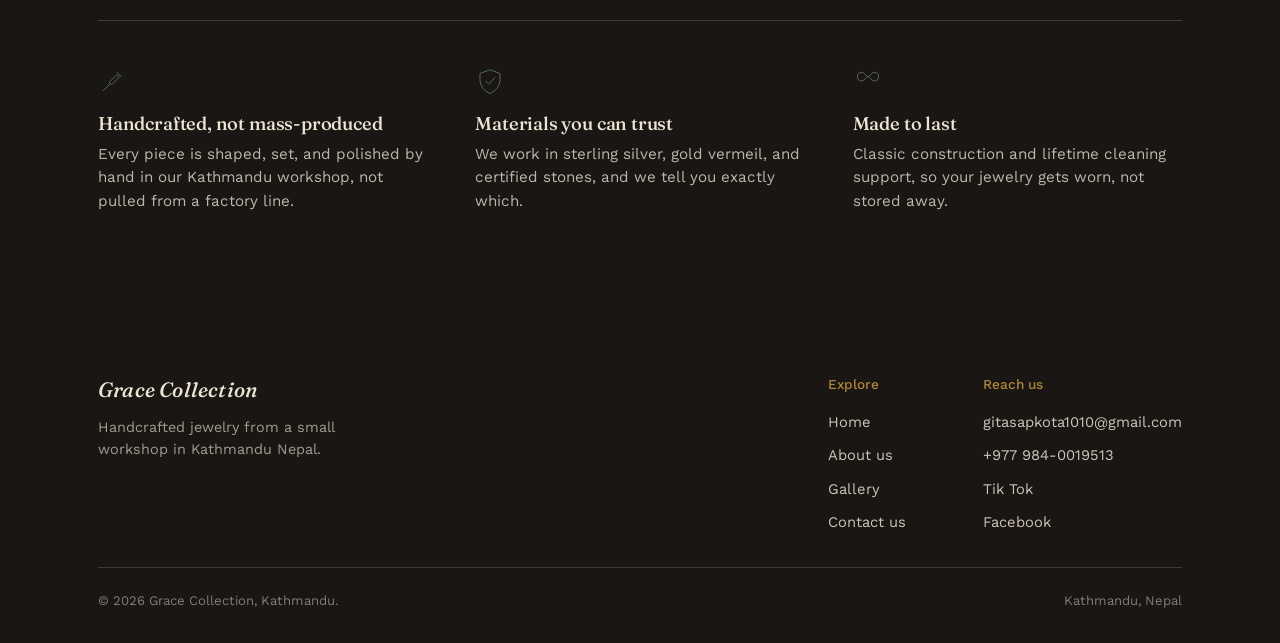
==== commit 5e63859c: "Fixed incorrect info" ====
--- a/src/index.html
+++ b/src/index.html
@@ -18,7 +18,7 @@
         <img class="brand-mark" src="images/Grace%20Collection%20Logo%20Transparent.png" alt="Grace Collection logo">
       <span>
         <span class="brand-name">Grace Collection</span>
-        <span class="brand-place">Kathmandu Nepal</span>
+        <span class="brand-place">Kathmandu, Nepal</span>
       </span>
     </a>
     <button class="nav-toggle" aria-label="Toggle menu" aria-expanded="false">
--- a/src/styles.css
+++ b/src/styles.css
@@ -74,9 +74,9 @@
   position: sticky;
   top: 0;
   z-index: 40;
-  background: var(--ink);
-  color: var(--paper-text);
-  border-bottom: 1px solid var(--line-on-ink);
+  background: var(--paper);
+  color: var(--ink-text);
+  border-bottom: 1px solid var(--line-on-paper);
 }
 
 .site-header .container{
@@ -92,10 +92,10 @@
   align-items: center;
   gap: 0.6rem;
   text-decoration: none;
-  color: var(--paper-text);
-}
-
-.brand-mark{ width: 48px; height: 48px; color: var(--brass); flex: none; }
+  color: var(--ink-text);
+}
+
+.brand-mark{ width: 56px; height: 56px; object-fit: contain; flex: none; }
 
 .brand-name{
   font-family: var(--serif);
@@ -111,7 +111,7 @@
   font-style: normal;
   font-size: 0.66rem;
   letter-spacing: 0.04em;
-  color: var(--brass);
+  color: var(--brass-dim);
   margin-top: 0.1rem;
 }
 
@@ -125,22 +125,22 @@
 nav.site-nav a{
   text-decoration: none;
   font-size: 0.95rem;
-  color: var(--paper-text);
+  color: var(--ink-text);
   padding: 0.3rem 0.05rem;
   border-bottom: 1px solid transparent;
   transition: border-color 0.15s ease, color 0.15s ease;
 }
-nav.site-nav a:hover{ border-color: var(--brass); }
+nav.site-nav a:hover{ border-color: var(--garnet); }
 nav.site-nav a[aria-current="page"]{
-  color: var(--brass);
-  border-color: var(--brass);
+  color: var(--garnet);
+  border-color: var(--garnet);
 }
 
 .nav-toggle{
   display: none;
   background: none;
-  border: 1px solid var(--line-on-ink);
-  color: var(--paper-text);
+  border: 1px solid var(--line-on-paper);
+  color: var(--ink-text);
   width: 42px; height: 38px;
   border-radius: 2px;
   cursor: pointer;
@@ -153,8 +153,8 @@
   nav.site-nav{
     position: absolute;
     top: 100%; left: 0; right: 0;
-    background: var(--ink);
-    border-bottom: 1px solid var(--line-on-ink);
+    background: var(--paper);
+    border-bottom: 1px solid var(--line-on-paper);
     max-height: 0;
     overflow: hidden;
     transition: max-height 0.25s ease;
@@ -165,7 +165,7 @@
     gap: 0;
     padding: 0.5rem var(--gutter) 1.2rem;
   }
-  nav.site-nav li{ border-top: 1px solid var(--line-on-ink); }
+  nav.site-nav li{ border-top: 1px solid var(--line-on-paper); }
   nav.site-nav li:first-child{ border-top: none; }
   nav.site-nav a{ display:block; padding: 0.85rem 0; border-bottom: none; }
   .nav-toggle{ display: inline-flex; }
